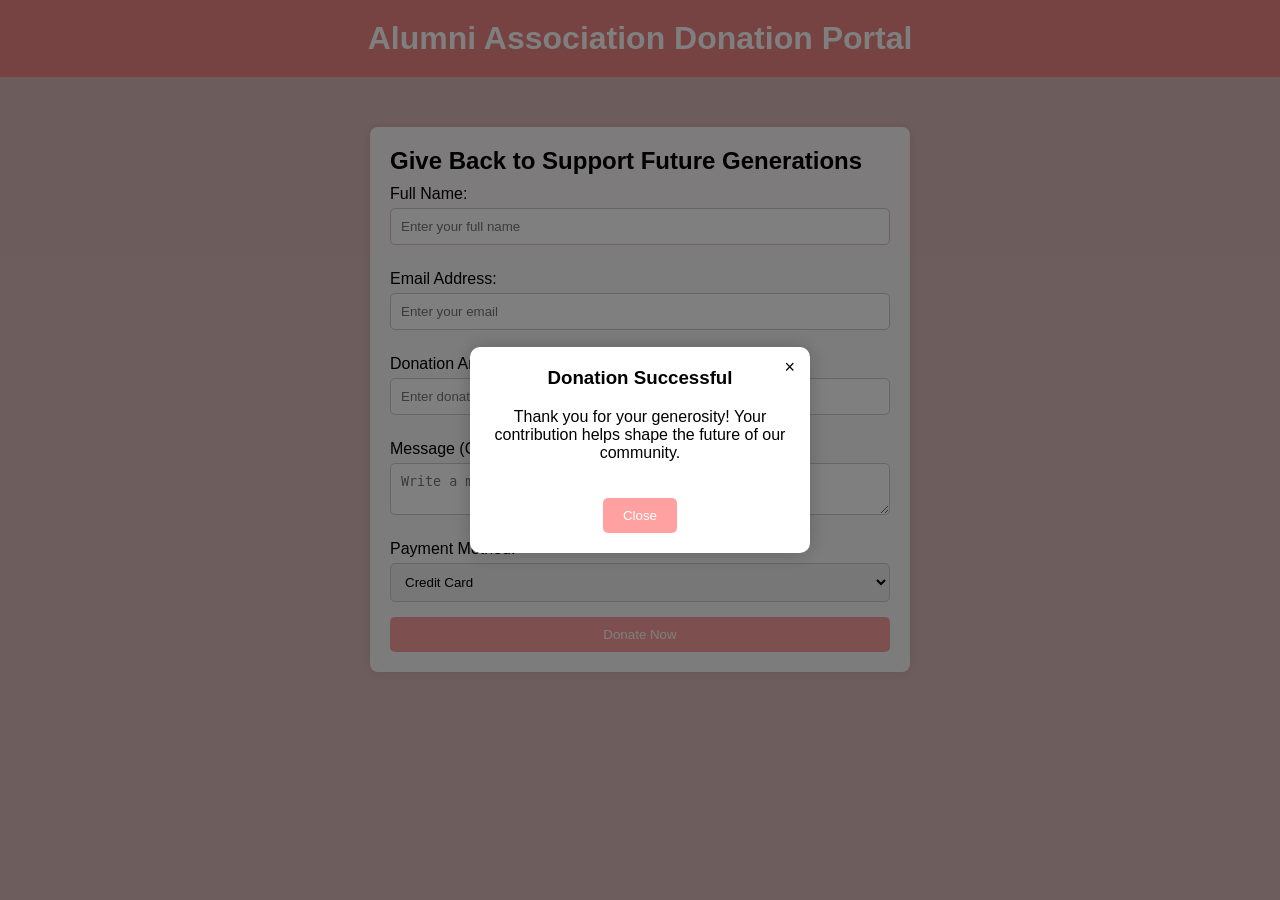
==== index.html @ 47db9f54 "Add files via upload" ====
<!DOCTYPE html>
<html lang="en">
<head>
    <meta charset="UTF-8">
    <meta name="viewport" content="width=device-width, initial-scale=1.0">
    <title>Alumni Donation Portal</title>
    <link rel="stylesheet" href="style.css">
</head>
<body>

    <header>
        <h1>Alumni Association Donation Portal</h1>
    </header>

    <section class="donation-form-section">
        <form id="donation-form">
            <h2>Give Back to Support Future Generations</h2>

            <label for="name">Full Name:</label>
            <input type="text" id="name" name="name" placeholder="Enter your full name" required>

            <label for="email">Email Address:</label>
            <input type="email" id="email" name="email" placeholder="Enter your email" required>

            <label for="amount">Donation Amount (USD):</label>
            <input type="number" id="amount" name="amount" placeholder="Enter donation amount" required>

            <label for="message">Message (Optional):</label>
            <textarea id="message" name="message" placeholder="Write a message (optional)"></textarea>

            <label for="payment-method">Payment Method:</label>
            <select id="payment-method" name="payment-method">
                <option value="credit-card">Credit Card</option>
                <option value="paypal">PayPal</option>
                <option value="paypal">PayTm</option>
                <option value="bank-transfer">Bank Transfer</option>
            </select>

            <button type="submit">Donate Now</button>
        </form>
    </section>

    <div id="donation-modal" class="modal">
        <div class="modal-content">
            <span class="close">&times;</span>
            <h3>Donation Successful</h3>
            <p>Thank you for your generosity! Your contribution helps shape the future of our community.</p>
            <button id="close-modal">Close</button>
        </div>
    </div>

    <script src="script.js"></script>

</body>
</html>
---- style.css ----
/* Basic Styling with Background Image */
body {
    font-family: Arial, sans-serif;
    /* background-image: url('https://www.elegantthemes.com/blog/wp-content/uploads/2013/09/bg-9-full.jpg'); /* Replace 'your-image.jpg' with the actual path to your background image */
    background-size: cover; */
    background-position: center;
    background-attachment: fixed;
    margin: 0;
    padding: 0;
}

/* Add a semi-transparent overlay to darken the background */
body::before {
    content: '';
    position: absolute;
    top: 0;
    left: 0;
    width: 100%;
    height: 100%;
    background:rgb(179 112 112 / 48%);/* Adjust opacity as needed */
    z-index: -1;
}

header {
    background-color: rgba(255, 99, 99, 0.6); /* Slight transparency for header */
    color: white;
    padding: 20px;
    text-align: center;
}

h1, h2 {
    margin: 0;
}

.donation-form-section {
    background-color: rgba(255, 255, 255, 0.9); /* Slight transparency for form */
    max-width: 500px;
    margin: 50px auto;
    padding: 20px;
    box-shadow: 0px 0px 10px rgba(0,0,0,0.1);
    border-radius: 8px;
    transition: box-shadow 0.3s ease-in-out;
}

.donation-form-section:hover {
    box-shadow: 0px 0px 20px rgba(0,0,0,0.3);
}

form {
    display: flex;
    flex-direction: column;
}

label {
    margin: 10px 0 5px;
}

input, textarea, select {
    padding: 10px;
    margin-bottom: 15px;
    border-radius: 5px;
    border: 1px solid #ccc;
    transition: border-color 0.3s;
}

input:hover, textarea:hover, select:hover {
    border-color: rgba(255, 99, 99, 0.6);
}

button {
    padding: 10px;
    background-color: rgba(255, 99, 99, 0.6);
    color: white;
    border: none;
    cursor: pointer;
    border-radius: 5px;
    transition: background-color 0.3s, transform 0.3s;
}

button:hover {
    background-color: rgba(255, 99, 99, 0.6);
    transform: scale(1.05);
}

/* Modal Popup Styling */
.modal {
    display: none; /* Hidden by default */
    position: fixed; /* Stay in place */
    z-index: 1; /* Sit on top */
    left: 0;
    top: 0;
    width: 100%;
    height: 100%;
    background-color: rgba(0, 0, 0, 0.5); /* Black with opacity */
    justify-content: center;
    align-items: center;
    display: flex;
}

.modal-content {
    background-color: white;
    padding: 20px;
    border-radius: 10px;
    text-align: center;
    box-shadow: 0px 0px 20px rgba(0, 0, 0, 0.2);
    position: relative;
    width: 300px;
}

.modal-content h3 {
    margin-top: 0;
}

.close {
    position: absolute;
    top: 10px;
    right: 15px;
    color: black;
    font-size: 18px;
    cursor: pointer;
}

.close:hover {
    color: red;
}

#close-modal {
    margin-top: 20px;
    background-color:rgba(255, 99, 99, 0.6);
    padding: 10px 20px;
    color: white;
    border: none;
    border-radius: 5px;
    cursor: pointer;
}

#close-modal:hover {
    background-color: rgba(255, 99, 99, 0.6);
}
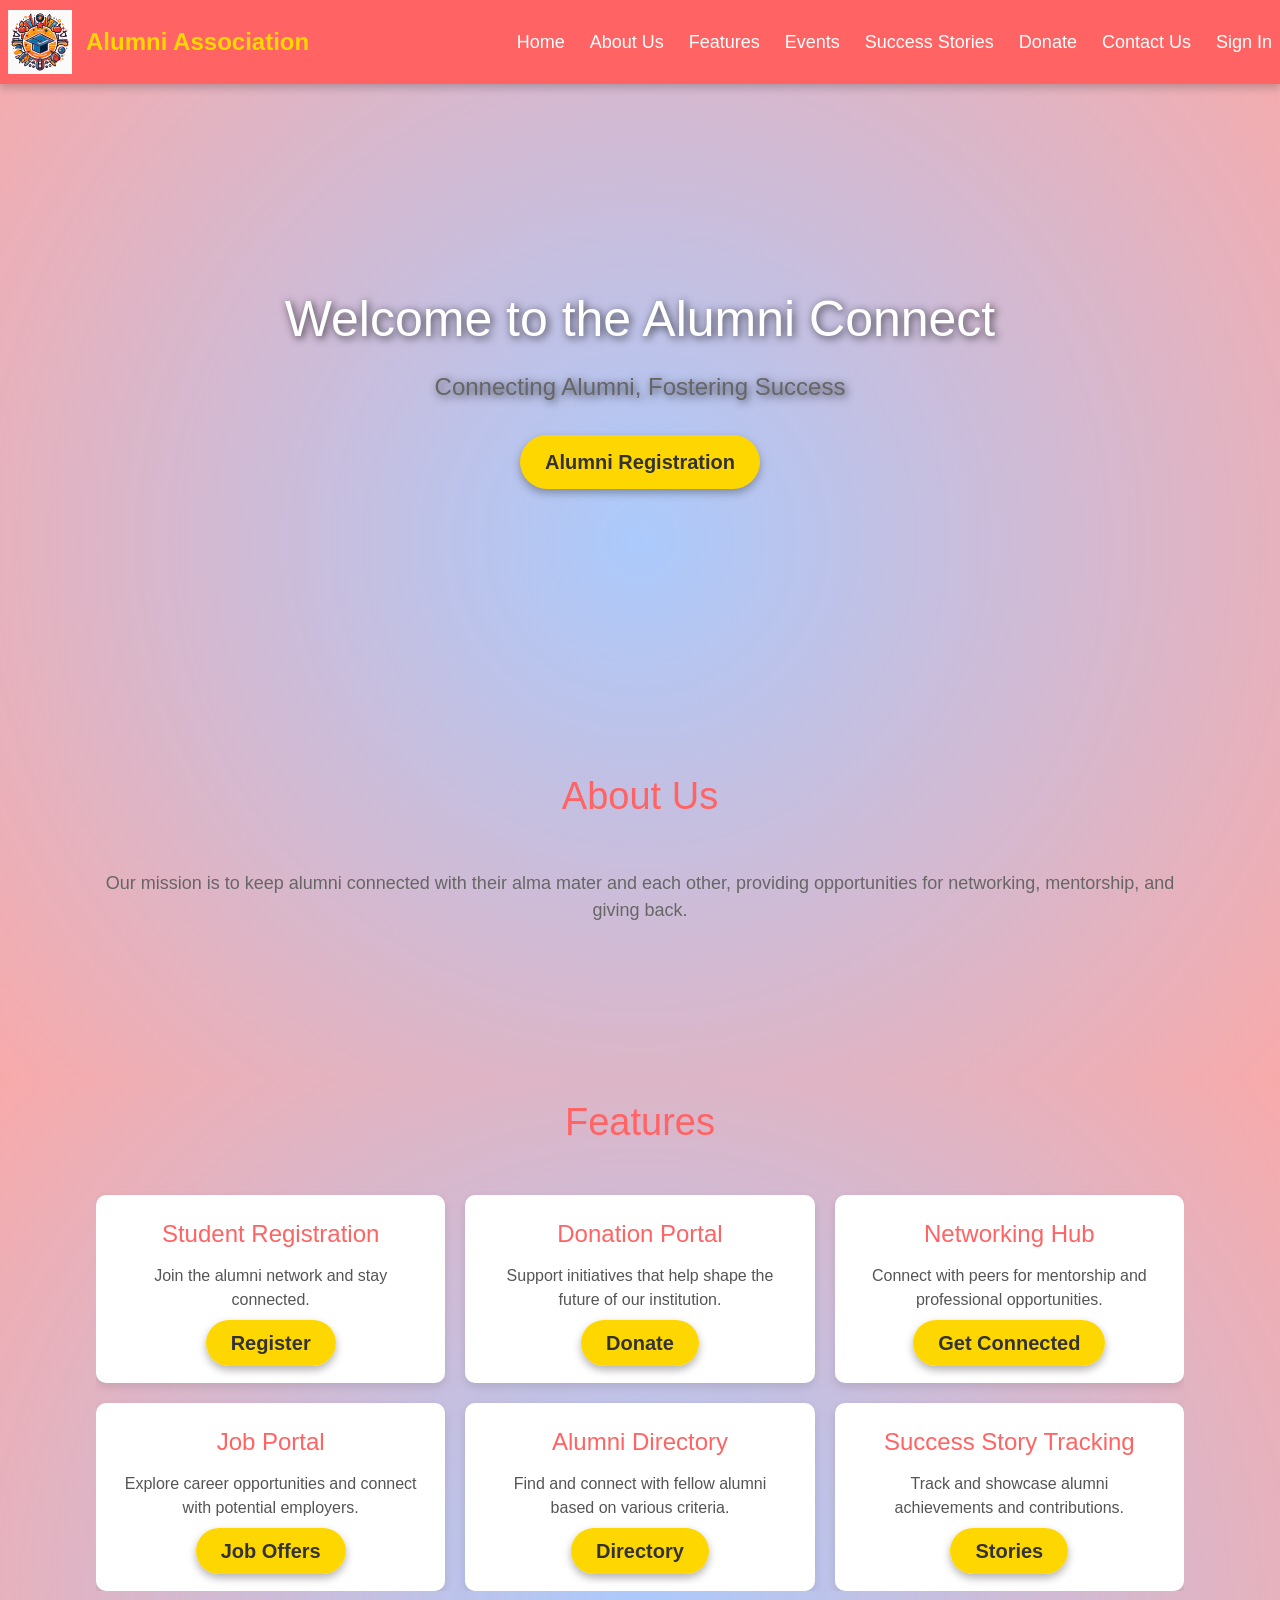
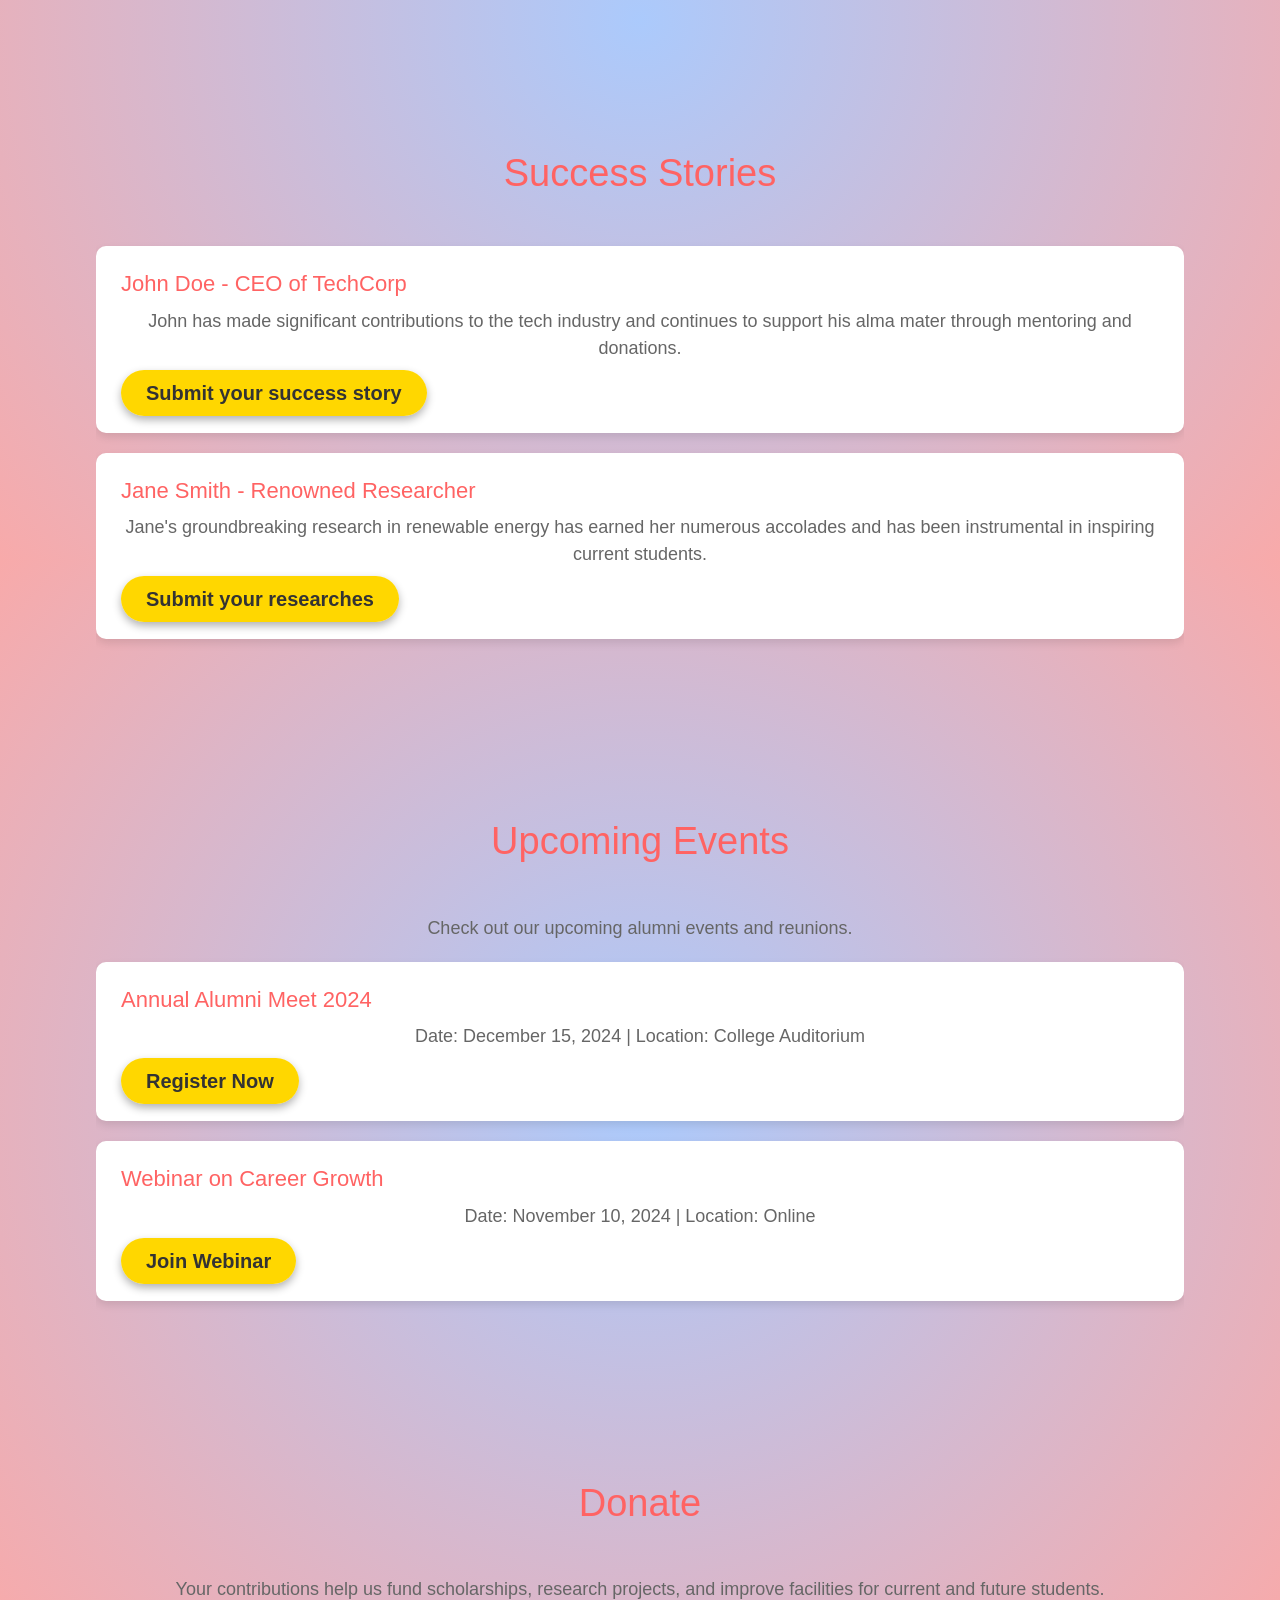
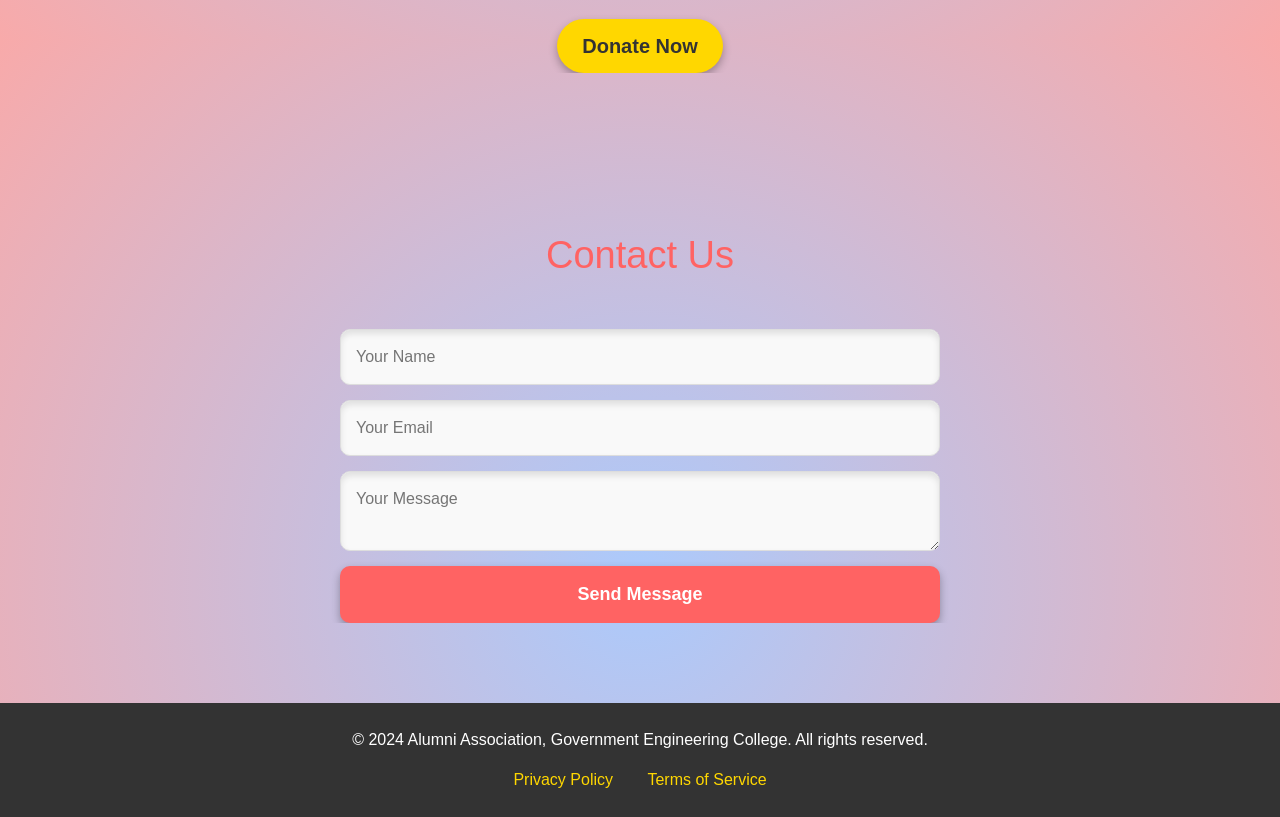
==== commit 1af0566a: "Update and rename sih.html to index.html" ====
--- a/index.html
+++ b/index.html
@@ -3,53 +3,159 @@
 <head>
     <meta charset="UTF-8">
     <meta name="viewport" content="width=device-width, initial-scale=1.0">
-    <title>Alumni Donation Portal</title>
-    <link rel="stylesheet" href="style.css">
+    <title>Alumni Connect - Government Engineering College</title>
+    <link rel="stylesheet" href="styles.css">
+    <link rel="stylesheet" href="https://cdn.jsdelivr.net/npm/bootstrap@4.6.2/dist/css/bootstrap.min.css" integrity="sha384-xOolHFLEh07PJGoPkLv1IbcEPTNtaed2xpHsD9ESMhqIYd0nLMwNLD69Npy4HI+N" crossorigin="anonymous">
 </head>
 <body>
+    
+                <header>
+                    <nav>
+                        <div class="logo">
+                        <img src="logo.svg" alt="Alumni Association Logo">
+                        Alumni Association
+                    </div>
+                        <ul>
+                            <li><a href="#home">Home</a></li>
+                            <li><a href="#about">About Us</a></li>
+                            <li><a href="#features">Features</a></li>
+                            <li><a href="#events">Events</a></li>
+                            <li><a href="#success-stories">Success Stories</a></li>
+                            <li><a href="#donate">Donate</a></li>
+                            <li><a href="#contact">Contact Us</a></li>
+                            <li><a href="#sign in">Sign In</a></li>
+                        </ul>
+                    </nav>
+                </header>
+           
+        
+        <section id="home">
+            <div class="banner">
+                <h1>Welcome to the Alumni Connect</h1>
+                <p>Connecting Alumni, Fostering Success</p>
+                <a href="registrationalu.html" class="cta-button">Alumni Registration</a>
+            </div>
+        </section>
+    
+        <section id="about">
+            <div class="container_1">
+                <h2>About Us</h2>
+                <p>Our mission is to keep alumni connected with their alma mater and each other, providing opportunities for networking, mentorship, and giving back.</p>
+            </div>
+        </section>
+    
+        <section id="features">
+            <div class="container_1">
+                <h2>Features</h2>
+                <div class="features-grid">
+                    <div class="feature">
+                        <h3>Student Registration</h3>
+                        <p>Join the alumni network and stay connected.</p>
+                        <a href="registration.html" class="cta-button">Register</a>
+                    </div>
+                    <div class="feature">
+                        <h3>Donation Portal</h3>
+                        <p>Support initiatives that help shape the future of our institution.</p>
+                        <a href="donation.html" class="cta-button">Donate</a>
+                    </div>
+                    <div class="feature">
+                        <h3>Networking Hub</h3>
+                        <p>Connect with peers for mentorship and professional opportunities.</p>
+                        <a href="" class="cta-button">Get Connected</a>
+                    </div>
+                    <div class="feature">
+                        <h3>Job Portal</h3>
+                        <p>Explore career opportunities and connect with potential employers.</p>
+                        <a href="job.html" class="cta-button">Job Offers</a>
+                    </div>
+                    <div class="feature">
+                        <h3>Alumni Directory</h3>
+                        <p>Find and connect with fellow alumni based on various criteria.</p>
+                        <a href="directoryalu.html" class="cta-button">Directory</a>
+                    </div>
+                    <div class="feature">
+                        <h3>Success Story Tracking</h3>
+                        <p>Track and showcase alumni achievements and contributions.</p>
+                        <a href="storytrack.html" class="cta-button">Stories</a>
+                    </div>
+                </div>
+            </div>
+        </section>
+    
+        <section id="success-stories">
+            <div class="container_1">
+                <h2>Success Stories</h2>
+                <div class="story">
+                    <h3>John Doe - CEO of TechCorp</h3>
+                    <p>John has made significant contributions to the tech industry and continues to support his alma mater through mentoring and donations.</p>
+                    <a href="sample1.html" class="cta-button">Submit your success story</a> 
+                </div>
+                <div class="story">
+                    <h3>Jane Smith - Renowned Researcher</h3>
+                    <p>Jane's groundbreaking research in renewable energy has earned her numerous accolades and has been instrumental in inspiring current students.</p>
+                    <a href="researches.html" class="cta-button">Submit your researches</a>
+                </div>
+                
+            </div>
+        </section>
+    
+    
+        <section id="events">
+            <div class="container_1">
+                <h2>Upcoming Events</h2>
+                <p>Check out our upcoming alumni events and reunions.</p>
+                <div class="event">
+                    <h3>Annual Alumni Meet 2024</h3>
+                    <p>Date: December 15, 2024 | Location: College Auditorium</p>
+                    <a href="meet.html" class="cta-button">Register Now</a>
+                </div>
+                <div class="event">
+                    <h3>Webinar on Career Growth</h3>
+                    <p>Date: November 10, 2024 | Location: Online</p>
+                    <a href="#" class="cta-button">Join Webinar</a>
+                </div>
+            </div>
+        </section>
+    
+        
+    
+        <section id="donate">
+            <div class="container_1">
+                <h2>Donate</h2>
+                <p>Your contributions help us fund scholarships, research projects, and improve facilities for current and future students.</p>
+                <div class="d-flex flex-row justify-content-center">
+                    <a href="donation.html" class="cta-button">Donate Now</a>
+                </div>
+                
+            </div>
+        </section>
+    
+        <section id="contact">
+            <div class="container_1">
+                <h2>Contact Us</h2>
+                <form id="contact-form">
+                    <input type="text" id="name" name="name" placeholder="Your Name" required>
+                    <input type="email" id="email" name="email" placeholder="Your Email" required>
+                    <textarea id="message" name="message" placeholder="Your Message" required></textarea>
+                    <button type="submit">Send Message</button>
+                </form>
+            </div>
+        </section>
+    
+        <footer>
+            <div class="container_1">
+                <p>&copy; 2024 Alumni Association, Government Engineering College. All rights reserved.</p>
+                <nav>
+                    <a href="#">Privacy Policy</a>
+                    <a href="#">Terms of Service</a>
+                </nav>
+            </div>
+        </footer>
+    
+    
 
-    <header>
-        <h1>Alumni Association Donation Portal</h1>
-    </header>
-
-    <section class="donation-form-section">
-        <form id="donation-form">
-            <h2>Give Back to Support Future Generations</h2>
-
-            <label for="name">Full Name:</label>
-            <input type="text" id="name" name="name" placeholder="Enter your full name" required>
-
-            <label for="email">Email Address:</label>
-            <input type="email" id="email" name="email" placeholder="Enter your email" required>
-
-            <label for="amount">Donation Amount (USD):</label>
-            <input type="number" id="amount" name="amount" placeholder="Enter donation amount" required>
-
-            <label for="message">Message (Optional):</label>
-            <textarea id="message" name="message" placeholder="Write a message (optional)"></textarea>
-
-            <label for="payment-method">Payment Method:</label>
-            <select id="payment-method" name="payment-method">
-                <option value="credit-card">Credit Card</option>
-                <option value="paypal">PayPal</option>
-                <option value="paypal">PayTm</option>
-                <option value="bank-transfer">Bank Transfer</option>
-            </select>
-
-            <button type="submit">Donate Now</button>
-        </form>
-    </section>
-
-    <div id="donation-modal" class="modal">
-        <div class="modal-content">
-            <span class="close">&times;</span>
-            <h3>Donation Successful</h3>
-            <p>Thank you for your generosity! Your contribution helps shape the future of our community.</p>
-            <button id="close-modal">Close</button>
-        </div>
-    </div>
+    
 
     <script src="script.js"></script>
-
 </body>
 </html>
--- a/styles.css
+++ b/styles.css
@@ -0,0 +1,262 @@
+/* Global Styles */
+body {
+    font-family: 'Poppins', sans-serif;
+    margin: 0;
+    padding: 0;
+    box-sizing: border-box;
+    line-height: 1.6;
+    color: #333;
+    background-color: #f4f4f9;
+}
+
+
+
+body {
+    margin: 0;
+    padding: 0;
+    height: 120vh;
+    background: radial-gradient(circle, #abcafc, #f8aaaa);
+    color: #fff;
+    font-family: Arial, sans-serif;
+}
+
+
+
+.container_1 {
+    width: 85%;
+    margin: auto;
+    overflow: hidden;
+}
+
+
+header {
+    background: #FF6363;
+    color: #fff;
+    padding: 10px 0;
+    position: sticky;
+    top: 0;
+    z-index: 1000;
+    box-shadow: 0px 4px 8px rgba(0, 0, 0, 0.2);
+}
+
+header nav {
+    display: flex;
+    justify-content: space-between;
+    align-items: center;
+    margin: 0 8px;
+}
+
+header nav ul {
+    list-style: none;
+    display: flex;
+    margin: 0;
+}
+
+header nav ul li {
+    margin-left: 25px;
+}
+
+header nav ul li a {
+    color: #fff;
+    text-decoration: none;
+    font-size: 18px;
+    font-weight: 500;
+    transition: color 0.3s;
+}
+
+header nav ul li a:hover {
+    color: #ffd700;
+}
+
+header .logo {
+    font-size: 24px;
+    font-weight: bold;
+    color: #ffd700;
+    display: flex;
+    align-items: center;
+}
+
+header .logo img {
+    height: 64px;
+    margin-right: 14px;
+    /* margin-left: 14px; */
+}
+
+/* Banner */
+.banner {
+    background: url('banner.jpg') no-repeat center center/cover;
+    height: 450px;
+    color: #fff;
+    text-align: center;
+    display: flex;
+    justify-content: center;
+    align-items: center;
+    flex-direction: column;
+    padding: 80px 0px;
+    /* background-image: url('img.jpeg');
+    background-repeat: no-repeat;
+    background-size: cover; */
+}
+
+.banner h1 {
+    font-size: 50px;
+    margin-bottom: 20px;
+    text-shadow: 2px 2px 8px rgba(0, 0, 0, 0.7);
+}
+
+.banner p {
+    font-size: 24px;
+    margin-bottom: 30px;
+    text-shadow: 2px 2px 8px rgba(0, 0, 0, 0.7);
+}
+
+.cta-button {
+    background: #ffd700;
+    color: #333;
+    padding: 12px 25px;
+    text-decoration: none;
+    font-size: 20px;
+    font-weight: 600;
+    border-radius: 30px;
+    transition: background 0.3s, transform 0.3s;
+    box-shadow: 0px 4px 8px rgba(0, 0, 0, 0.3);
+}
+
+.cta-button:hover {
+    background: #FF6363;
+    color: #fff;
+    transform: scale(1.05);
+}
+
+/* Section Styles */
+section {
+    padding: 80px 0;
+}
+
+section h2 {
+    text-align: center;
+    margin-bottom: 50px;
+    font-size: 38px;
+    color: #FF6363;
+}
+
+section p {
+    text-align: center;
+    font-size: 18px;
+    color: #666;
+}
+
+.features-grid {
+    display: grid;
+    grid-template-columns: repeat(auto-fit, minmax(300px, 1fr));
+    gap: 20px;
+}
+
+.feature {
+    background: #fff;
+    padding: 25px;
+    border-radius: 10px;
+    text-align: center;
+    box-shadow: 0px 4px 8px rgba(0, 0, 0, 0.1);
+    transition: transform 0.3s, box-shadow 0.3s;
+}
+
+.feature:hover {
+    transform: scale(1.05);
+    box-shadow: 0px 6px 12px rgba(0, 0, 0, 0.2);
+}
+
+.feature h3 {
+    font-size: 24px;
+    margin-bottom: 15px;
+    color: #FF6363;
+}
+
+.feature p {
+    font-size: 16px;
+    color: #555;
+}
+
+/* Events and Success Stories */
+.event, .story {
+    background: #fff;
+    padding: 25px;
+    margin: 20px 0;
+    border-radius: 10px;
+    box-shadow: 0px 4px 8px rgba(0, 0, 0, 0.1);
+    transition: transform 0.3s, box-shadow 0.3s;
+}
+
+.event:hover, .story:hover {
+    transform: scale(1.02);
+    box-shadow: 0px 6px 12px rgba(0, 0, 0, 0.2);
+}
+
+.event h3, .story h3 {
+    font-size: 22px;
+    margin-bottom: 10px;
+    color: #FF6363;
+}
+
+/* Contact Form */
+#contact-form {
+    display: flex;
+    flex-direction: column;
+    gap: 15px;
+    width: 100%;
+    max-width: 600px;
+    margin: auto;
+}
+
+#contact-form input, #contact-form textarea {
+    padding: 15px;
+    font-size: 16px;
+    border: 1px solid #ddd;
+    border-radius: 10px;
+    width: 100%;
+    background-color: #f9f9f9;
+    box-shadow: inset 0px 4px 6px rgba(0, 0, 0, 0.1);
+}
+
+#contact-form button {
+    background: #FF6363;
+    color: #fff;
+    padding: 15px;
+    font-size: 18px;
+    font-weight: 600;
+    border: none;
+    border-radius: 10px;
+    cursor: pointer;
+    transition: background 0.3s, transform 0.3s;
+    box-shadow: 0px 4px 8px rgba(0, 0, 0, 0.3);
+}
+
+#contact-form button:hover {
+    background: #ffd700;
+    color: #333;
+    transform: scale(1.02);
+}
+
+/* Footer Styles */
+footer {
+    background: #333;
+    color: #fff;
+    text-align: center;
+    padding: 25px 0;
+}
+
+footer nav {
+    margin-top: 15px;
+}
+
+footer nav a {
+    color: #ffd700;
+    text-decoration: none;
+    margin: 0 15px;
+    font-size: 16px;
+    transition: color 0.3s;
+}
+
+footer nav a:hover {
+    color: #FF6363;
+}
